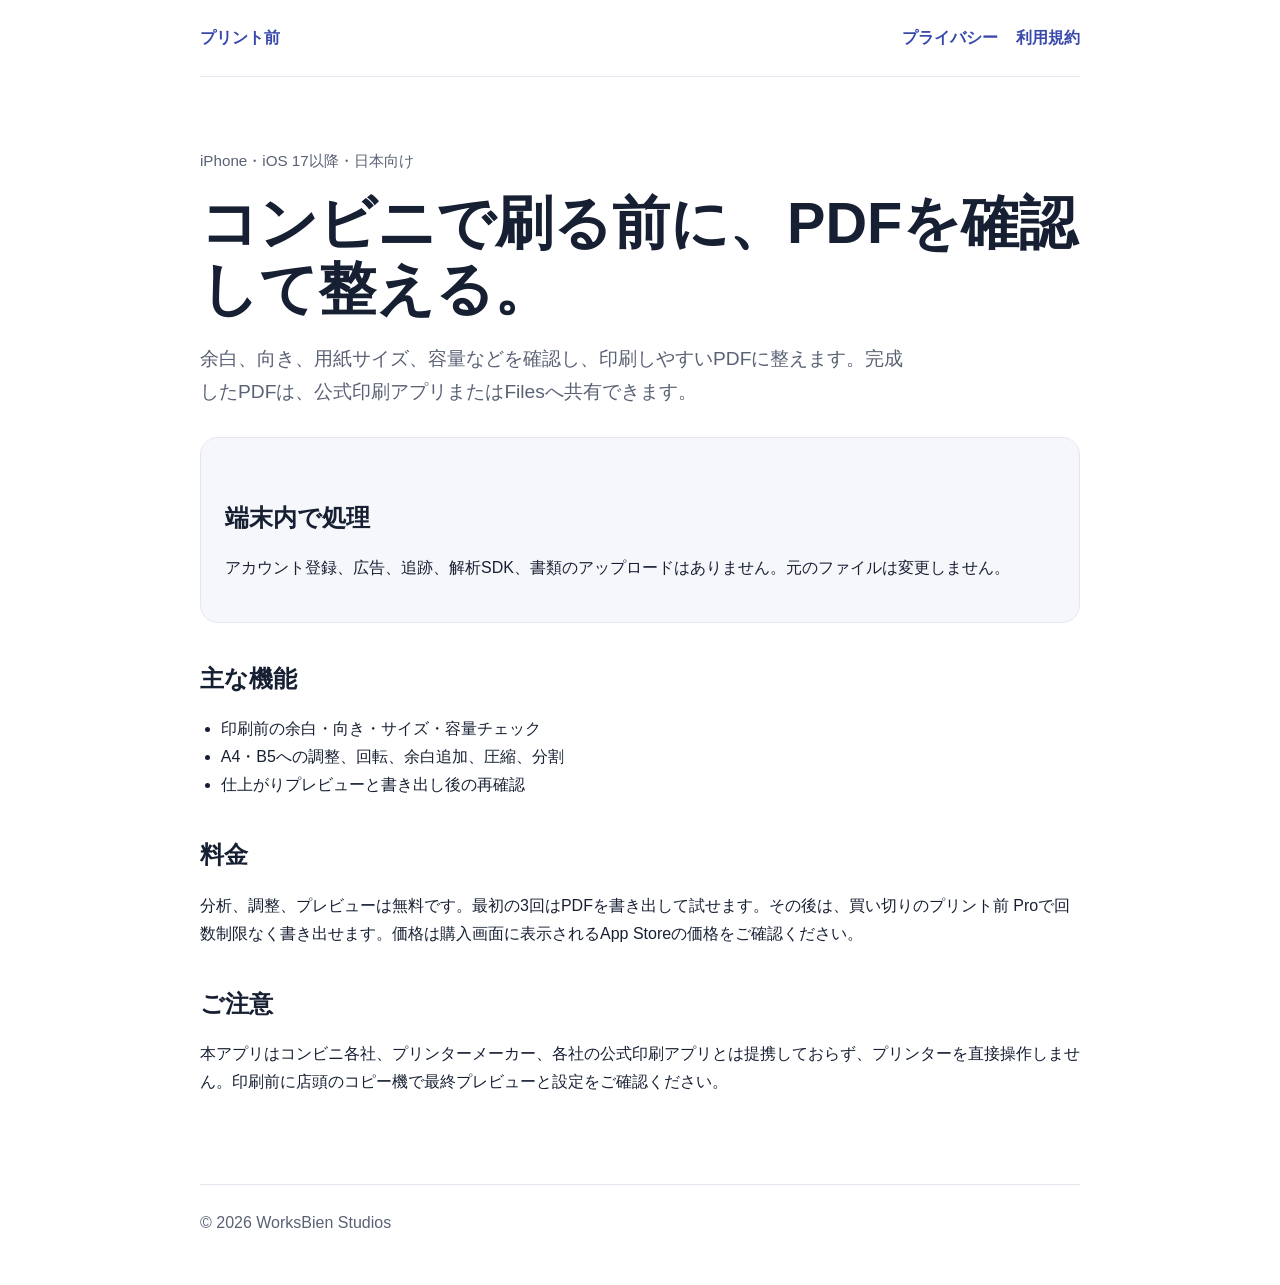
==== docs/index.html @ ba0b67fa "Add PrintMae policy landing page" ====
<!doctype html><html lang="ja"><head><meta charset="utf-8"><meta name="viewport" content="width=device-width,initial-scale=1"><title>プリント前｜コンビニ印刷PDFチェック</title><meta name="description" content="コンビニでPDFを印刷する前に、余白・向き・用紙サイズ・容量を確認して整えるiPhoneアプリ。"><link rel="stylesheet" href="./styles.css"></head><body><header><a href="./">プリント前</a><nav><a href="./privacy/">プライバシー</a><a href="./terms/">利用規約</a></nav></header><main><p class="meta">iPhone・iOS 17以降・日本向け</p><h1>コンビニで刷る前に、PDFを確認して整える。</h1><p class="lead">余白、向き、用紙サイズ、容量などを確認し、印刷しやすいPDFに整えます。完成したPDFは、公式印刷アプリまたはFilesへ共有できます。</p><div class="card"><h2>端末内で処理</h2><p>アカウント登録、広告、追跡、解析SDK、書類のアップロードはありません。元のファイルは変更しません。</p></div><h2>主な機能</h2><ul><li>印刷前の余白・向き・サイズ・容量チェック</li><li>A4・B5への調整、回転、余白追加、圧縮、分割</li><li>仕上がりプレビューと書き出し後の再確認</li></ul><h2>料金</h2><p>分析、調整、プレビューは無料です。最初の3回はPDFを書き出して試せます。その後は、買い切りのプリント前 Proで回数制限なく書き出せます。価格は購入画面に表示されるApp Storeの価格をご確認ください。</p><h2>ご注意</h2><p>本アプリはコンビニ各社、プリンターメーカー、各社の公式印刷アプリとは提携しておらず、プリンターを直接操作しません。印刷前に店頭のコピー機で最終プレビューと設定をご確認ください。</p></main><footer>© 2026 WorksBien Studios</footer></body></html>
---- docs/styles.css ----
:root{color-scheme:light;--ink:#172033;--muted:#596174;--brand:#3949ab;--line:#e4e7ef;--wash:#f6f7fb}*{box-sizing:border-box}body{margin:0;color:var(--ink);font:16px/1.75 -apple-system,BlinkMacSystemFont,"Hiragino Sans","Yu Gothic",sans-serif;background:#fff}header,main,footer{width:min(880px,calc(100% - 40px));margin:auto}header{display:flex;justify-content:space-between;align-items:center;padding:24px 0;border-bottom:1px solid var(--line)}nav{display:flex;gap:18px}a{color:var(--brand)}header a{text-decoration:none;font-weight:700}main{padding:56px 0 72px}h1{font-size:clamp(2rem,7vw,3.6rem);line-height:1.15;margin:0 0 16px}h2{margin-top:40px;line-height:1.35}.lead{font-size:1.2rem;color:var(--muted);max-width:720px}.card{background:var(--wash);border:1px solid var(--line);border-radius:18px;padding:24px;margin:28px 0}.meta{color:var(--muted);font-size:.95rem}footer{padding:24px 0 48px;border-top:1px solid var(--line);color:var(--muted)}ul{padding-left:1.3rem}
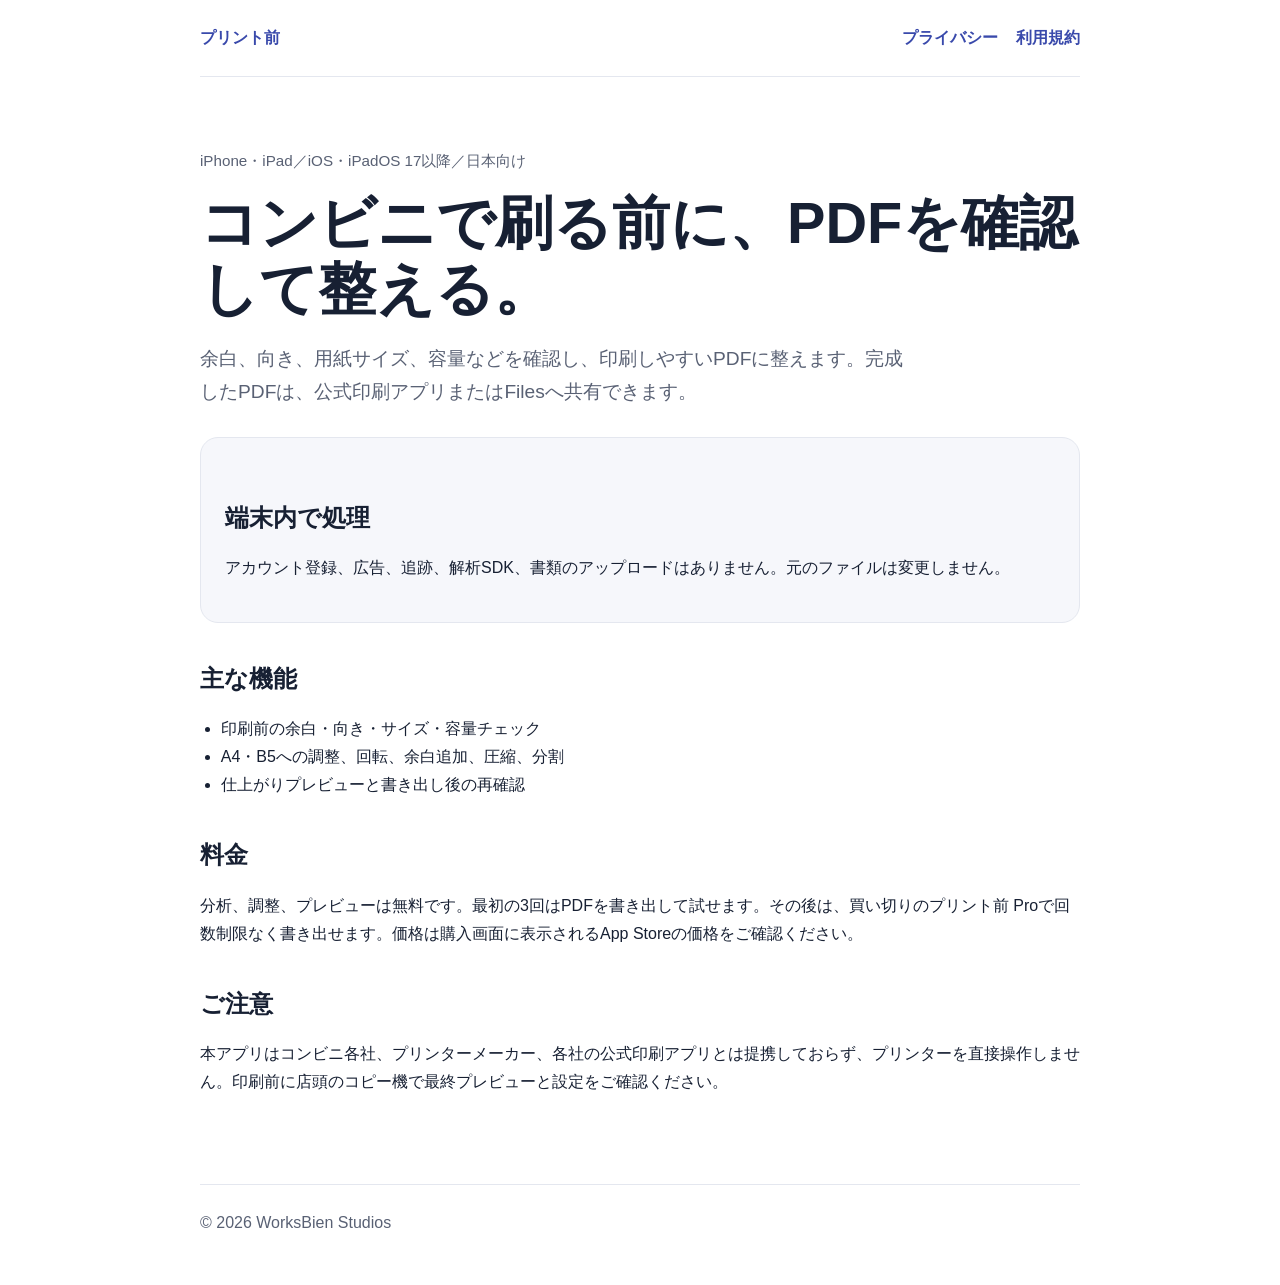
==== commit 890e3815: "Align PrintMae site copy with iPad support" ====
--- a/docs/index.html
+++ b/docs/index.html
@@ -1 +1 @@
-<!doctype html><html lang="ja"><head><meta charset="utf-8"><meta name="viewport" content="width=device-width,initial-scale=1"><title>プリント前｜コンビニ印刷PDFチェック</title><meta name="description" content="コンビニでPDFを印刷する前に、余白・向き・用紙サイズ・容量を確認して整えるiPhoneアプリ。"><link rel="stylesheet" href="./styles.css"></head><body><header><a href="./">プリント前</a><nav><a href="./privacy/">プライバシー</a><a href="./terms/">利用規約</a></nav></header><main><p class="meta">iPhone・iOS 17以降・日本向け</p><h1>コンビニで刷る前に、PDFを確認して整える。</h1><p class="lead">余白、向き、用紙サイズ、容量などを確認し、印刷しやすいPDFに整えます。完成したPDFは、公式印刷アプリまたはFilesへ共有できます。</p><div class="card"><h2>端末内で処理</h2><p>アカウント登録、広告、追跡、解析SDK、書類のアップロードはありません。元のファイルは変更しません。</p></div><h2>主な機能</h2><ul><li>印刷前の余白・向き・サイズ・容量チェック</li><li>A4・B5への調整、回転、余白追加、圧縮、分割</li><li>仕上がりプレビューと書き出し後の再確認</li></ul><h2>料金</h2><p>分析、調整、プレビューは無料です。最初の3回はPDFを書き出して試せます。その後は、買い切りのプリント前 Proで回数制限なく書き出せます。価格は購入画面に表示されるApp Storeの価格をご確認ください。</p><h2>ご注意</h2><p>本アプリはコンビニ各社、プリンターメーカー、各社の公式印刷アプリとは提携しておらず、プリンターを直接操作しません。印刷前に店頭のコピー機で最終プレビューと設定をご確認ください。</p></main><footer>© 2026 WorksBien Studios</footer></body></html>
+<!doctype html><html lang="ja"><head><meta charset="utf-8"><meta name="viewport" content="width=device-width,initial-scale=1"><title>プリント前｜コンビニ印刷PDFチェック</title><meta name="description" content="コンビニでPDFを印刷する前に、余白・向き・用紙サイズ・容量を確認して整えるiPhone・iPadアプリ。"><link rel="stylesheet" href="./styles.css"></head><body><header><a href="./">プリント前</a><nav><a href="./privacy/">プライバシー</a><a href="./terms/">利用規約</a></nav></header><main><p class="meta">iPhone・iPad／iOS・iPadOS 17以降／日本向け</p><h1>コンビニで刷る前に、PDFを確認して整える。</h1><p class="lead">余白、向き、用紙サイズ、容量などを確認し、印刷しやすいPDFに整えます。完成したPDFは、公式印刷アプリまたはFilesへ共有できます。</p><div class="card"><h2>端末内で処理</h2><p>アカウント登録、広告、追跡、解析SDK、書類のアップロードはありません。元のファイルは変更しません。</p></div><h2>主な機能</h2><ul><li>印刷前の余白・向き・サイズ・容量チェック</li><li>A4・B5への調整、回転、余白追加、圧縮、分割</li><li>仕上がりプレビューと書き出し後の再確認</li></ul><h2>料金</h2><p>分析、調整、プレビューは無料です。最初の3回はPDFを書き出して試せます。その後は、買い切りのプリント前 Proで回数制限なく書き出せます。価格は購入画面に表示されるApp Storeの価格をご確認ください。</p><h2>ご注意</h2><p>本アプリはコンビニ各社、プリンターメーカー、各社の公式印刷アプリとは提携しておらず、プリンターを直接操作しません。印刷前に店頭のコピー機で最終プレビューと設定をご確認ください。</p></main><footer>© 2026 WorksBien Studios</footer></body></html>
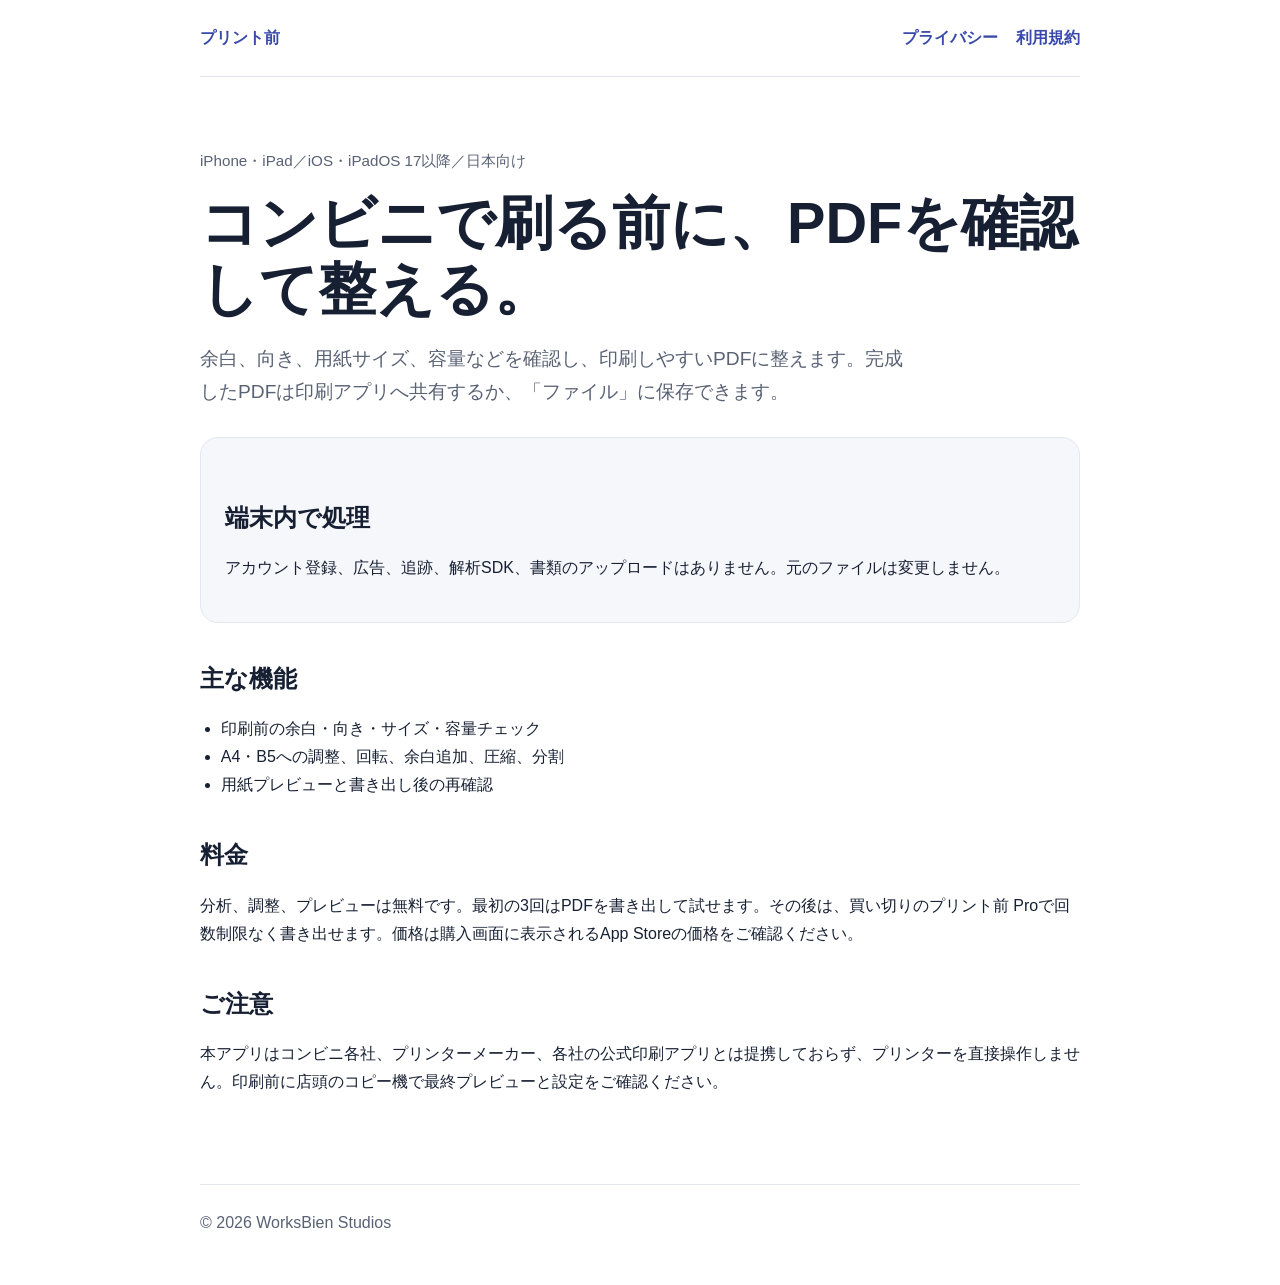
==== commit c6e9e9ce: "Clarify Japanese print sharing and preview copy" ====
--- a/docs/index.html
+++ b/docs/index.html
@@ -1 +1 @@
-<!doctype html><html lang="ja"><head><meta charset="utf-8"><meta name="viewport" content="width=device-width,initial-scale=1"><title>プリント前｜コンビニ印刷PDFチェック</title><meta name="description" content="コンビニでPDFを印刷する前に、余白・向き・用紙サイズ・容量を確認して整えるiPhone・iPadアプリ。"><link rel="stylesheet" href="./styles.css"></head><body><header><a href="./">プリント前</a><nav><a href="./privacy/">プライバシー</a><a href="./terms/">利用規約</a></nav></header><main><p class="meta">iPhone・iPad／iOS・iPadOS 17以降／日本向け</p><h1>コンビニで刷る前に、PDFを確認して整える。</h1><p class="lead">余白、向き、用紙サイズ、容量などを確認し、印刷しやすいPDFに整えます。完成したPDFは、公式印刷アプリまたはFilesへ共有できます。</p><div class="card"><h2>端末内で処理</h2><p>アカウント登録、広告、追跡、解析SDK、書類のアップロードはありません。元のファイルは変更しません。</p></div><h2>主な機能</h2><ul><li>印刷前の余白・向き・サイズ・容量チェック</li><li>A4・B5への調整、回転、余白追加、圧縮、分割</li><li>仕上がりプレビューと書き出し後の再確認</li></ul><h2>料金</h2><p>分析、調整、プレビューは無料です。最初の3回はPDFを書き出して試せます。その後は、買い切りのプリント前 Proで回数制限なく書き出せます。価格は購入画面に表示されるApp Storeの価格をご確認ください。</p><h2>ご注意</h2><p>本アプリはコンビニ各社、プリンターメーカー、各社の公式印刷アプリとは提携しておらず、プリンターを直接操作しません。印刷前に店頭のコピー機で最終プレビューと設定をご確認ください。</p></main><footer>© 2026 WorksBien Studios</footer></body></html>
+<!doctype html><html lang="ja"><head><meta charset="utf-8"><meta name="viewport" content="width=device-width,initial-scale=1"><title>プリント前｜コンビニ印刷PDFチェック</title><meta name="description" content="コンビニでPDFを印刷する前に、余白・向き・用紙サイズ・容量を確認して整えるiPhone・iPadアプリ。"><link rel="stylesheet" href="./styles.css"></head><body><header><a href="./">プリント前</a><nav><a href="./privacy/">プライバシー</a><a href="./terms/">利用規約</a></nav></header><main><p class="meta">iPhone・iPad／iOS・iPadOS 17以降／日本向け</p><h1>コンビニで刷る前に、PDFを確認して整える。</h1><p class="lead">余白、向き、用紙サイズ、容量などを確認し、印刷しやすいPDFに整えます。完成したPDFは印刷アプリへ共有するか、「ファイル」に保存できます。</p><div class="card"><h2>端末内で処理</h2><p>アカウント登録、広告、追跡、解析SDK、書類のアップロードはありません。元のファイルは変更しません。</p></div><h2>主な機能</h2><ul><li>印刷前の余白・向き・サイズ・容量チェック</li><li>A4・B5への調整、回転、余白追加、圧縮、分割</li><li>用紙プレビューと書き出し後の再確認</li></ul><h2>料金</h2><p>分析、調整、プレビューは無料です。最初の3回はPDFを書き出して試せます。その後は、買い切りのプリント前 Proで回数制限なく書き出せます。価格は購入画面に表示されるApp Storeの価格をご確認ください。</p><h2>ご注意</h2><p>本アプリはコンビニ各社、プリンターメーカー、各社の公式印刷アプリとは提携しておらず、プリンターを直接操作しません。印刷前に店頭のコピー機で最終プレビューと設定をご確認ください。</p></main><footer>© 2026 WorksBien Studios</footer></body></html>
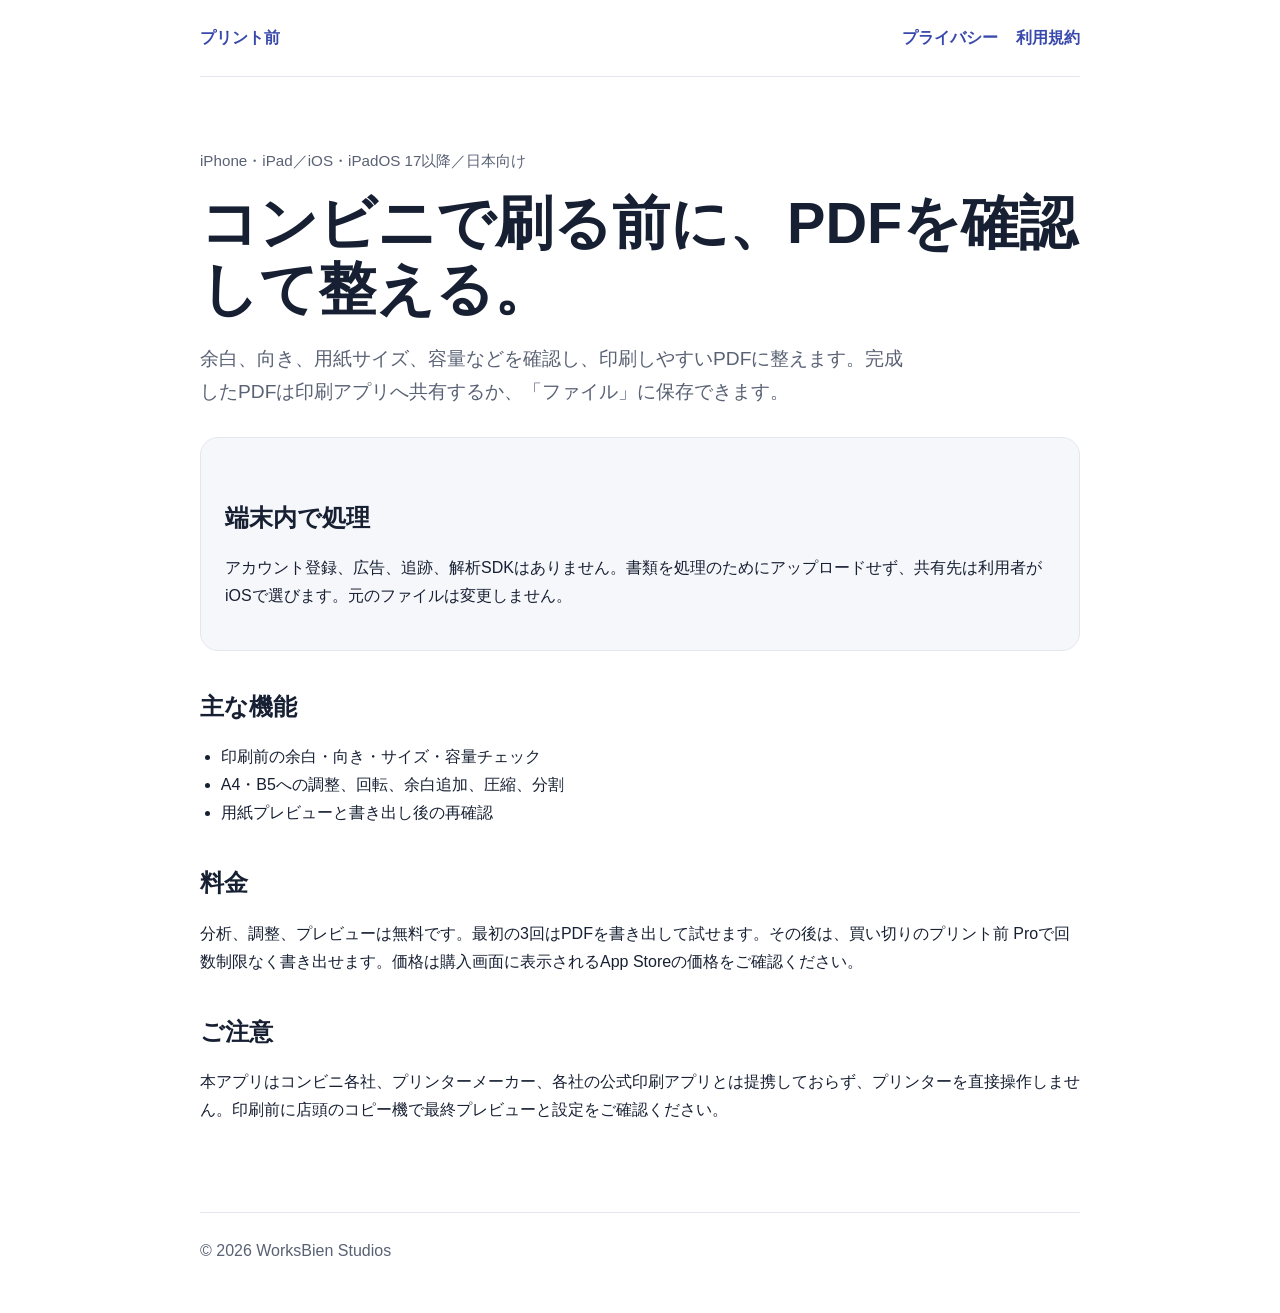
==== commit 8519b5fc: "Align document sharing wording with iOS flow" ====
--- a/docs/index.html
+++ b/docs/index.html
@@ -1 +1 @@
-<!doctype html><html lang="ja"><head><meta charset="utf-8"><meta name="viewport" content="width=device-width,initial-scale=1"><title>プリント前｜コンビニ印刷PDFチェック</title><meta name="description" content="コンビニでPDFを印刷する前に、余白・向き・用紙サイズ・容量を確認して整えるiPhone・iPadアプリ。"><link rel="stylesheet" href="./styles.css"></head><body><header><a href="./">プリント前</a><nav><a href="./privacy/">プライバシー</a><a href="./terms/">利用規約</a></nav></header><main><p class="meta">iPhone・iPad／iOS・iPadOS 17以降／日本向け</p><h1>コンビニで刷る前に、PDFを確認して整える。</h1><p class="lead">余白、向き、用紙サイズ、容量などを確認し、印刷しやすいPDFに整えます。完成したPDFは印刷アプリへ共有するか、「ファイル」に保存できます。</p><div class="card"><h2>端末内で処理</h2><p>アカウント登録、広告、追跡、解析SDK、書類のアップロードはありません。元のファイルは変更しません。</p></div><h2>主な機能</h2><ul><li>印刷前の余白・向き・サイズ・容量チェック</li><li>A4・B5への調整、回転、余白追加、圧縮、分割</li><li>用紙プレビューと書き出し後の再確認</li></ul><h2>料金</h2><p>分析、調整、プレビューは無料です。最初の3回はPDFを書き出して試せます。その後は、買い切りのプリント前 Proで回数制限なく書き出せます。価格は購入画面に表示されるApp Storeの価格をご確認ください。</p><h2>ご注意</h2><p>本アプリはコンビニ各社、プリンターメーカー、各社の公式印刷アプリとは提携しておらず、プリンターを直接操作しません。印刷前に店頭のコピー機で最終プレビューと設定をご確認ください。</p></main><footer>© 2026 WorksBien Studios</footer></body></html>
+<!doctype html><html lang="ja"><head><meta charset="utf-8"><meta name="viewport" content="width=device-width,initial-scale=1"><title>プリント前｜コンビニ印刷PDFチェック</title><meta name="description" content="コンビニでPDFを印刷する前に、余白・向き・用紙サイズ・容量を確認して整えるiPhone・iPadアプリ。"><link rel="stylesheet" href="./styles.css"></head><body><header><a href="./">プリント前</a><nav><a href="./privacy/">プライバシー</a><a href="./terms/">利用規約</a></nav></header><main><p class="meta">iPhone・iPad／iOS・iPadOS 17以降／日本向け</p><h1>コンビニで刷る前に、PDFを確認して整える。</h1><p class="lead">余白、向き、用紙サイズ、容量などを確認し、印刷しやすいPDFに整えます。完成したPDFは印刷アプリへ共有するか、「ファイル」に保存できます。</p><div class="card"><h2>端末内で処理</h2><p>アカウント登録、広告、追跡、解析SDKはありません。書類を処理のためにアップロードせず、共有先は利用者がiOSで選びます。元のファイルは変更しません。</p></div><h2>主な機能</h2><ul><li>印刷前の余白・向き・サイズ・容量チェック</li><li>A4・B5への調整、回転、余白追加、圧縮、分割</li><li>用紙プレビューと書き出し後の再確認</li></ul><h2>料金</h2><p>分析、調整、プレビューは無料です。最初の3回はPDFを書き出して試せます。その後は、買い切りのプリント前 Proで回数制限なく書き出せます。価格は購入画面に表示されるApp Storeの価格をご確認ください。</p><h2>ご注意</h2><p>本アプリはコンビニ各社、プリンターメーカー、各社の公式印刷アプリとは提携しておらず、プリンターを直接操作しません。印刷前に店頭のコピー機で最終プレビューと設定をご確認ください。</p></main><footer>© 2026 WorksBien Studios</footer></body></html>
